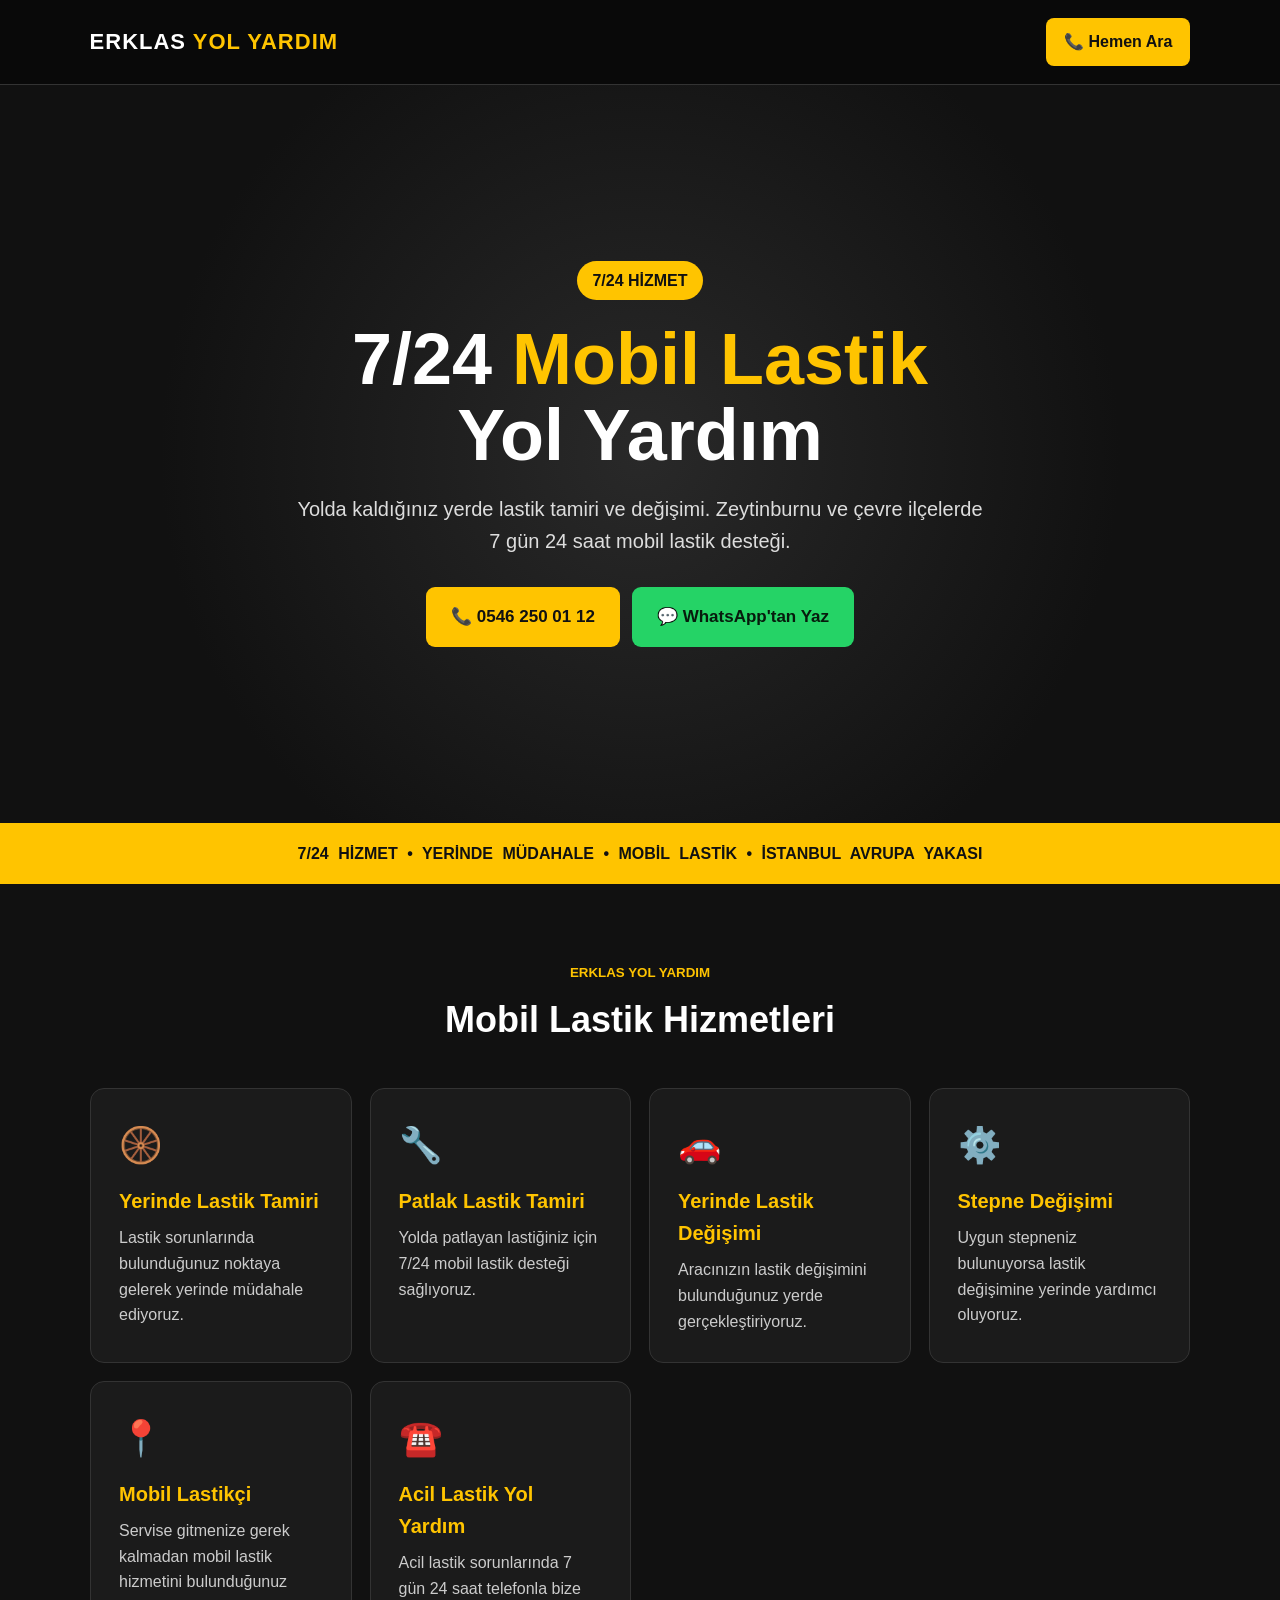
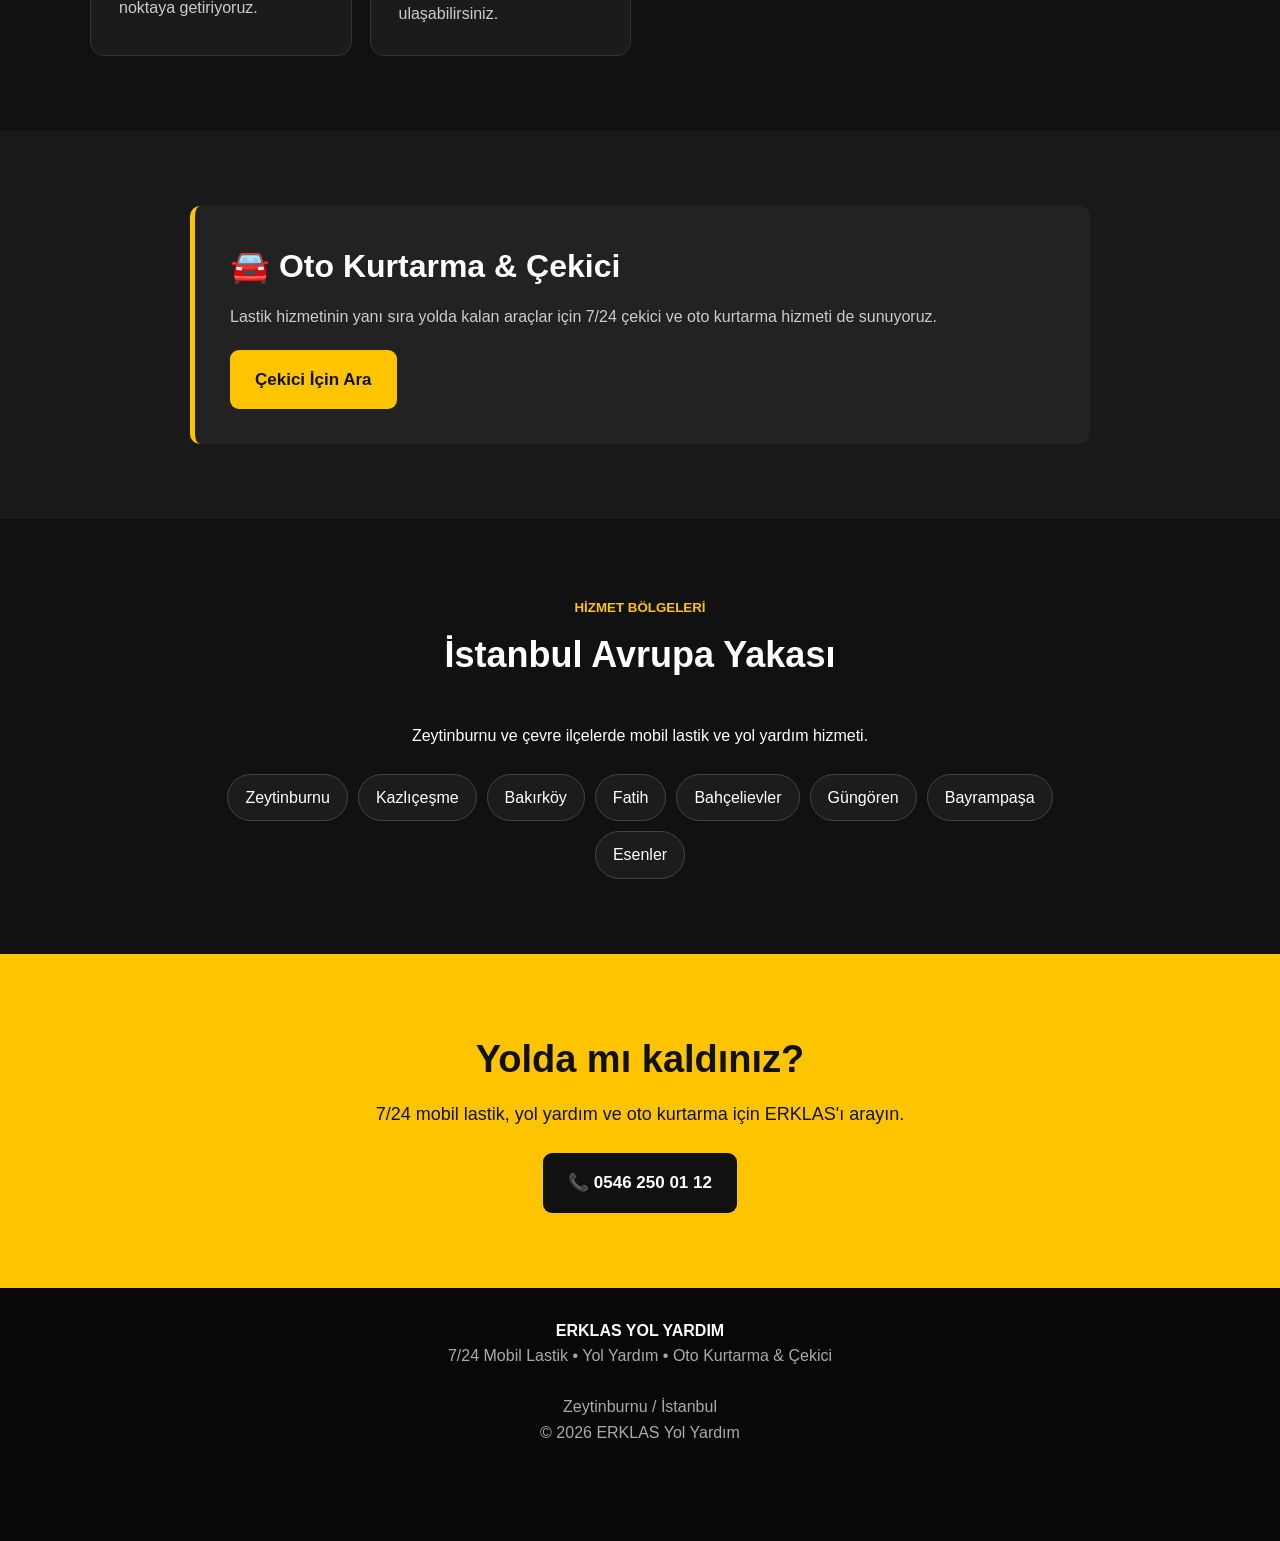
==== index.html @ ba4fc1bb "ERKLAS web sitesi ilk sürüm" ====
<!DOCTYPE html>
<html lang="tr">
<head>
<meta charset="UTF-8">
<meta name="viewport" content="width=device-width, initial-scale=1.0">

<title>ERKLAS Yol Yardım | 7/24 Mobil Lastik Zeytinburnu</title>

<meta name="description" content="ERKLAS Yol Yardım, Zeytinburnu ve çevresinde 7/24 mobil lastik, yerinde lastik tamiri, lastik değişimi, stepne değişimi, çekici ve oto kurtarma hizmeti sunar.">

<style>
* {
box-sizing: border-box;
margin: 0;
padding: 0;
}

html {
scroll-behavior: smooth;
}

body {
font-family: Arial, Helvetica, sans-serif;
background: #111;
color: #fff;
line-height: 1.6;
}

header {
background: #090909;
border-bottom: 1px solid #333;
padding: 18px 7%;
display: flex;
justify-content: space-between;
align-items: center;
position: sticky;
top: 0;
z-index: 100;
}

.logo {
font-size: 22px;
font-weight: 900;
letter-spacing: 1px;
}

.logo span {
color: #ffc400;
}

.header-call {
background: #ffc400;
color: #111;
text-decoration: none;
font-weight: 800;
padding: 11px 18px;
border-radius: 8px;
}

.hero {
min-height: 82vh;
display: flex;
align-items: center;
justify-content: center;
text-align: center;
padding: 70px 20px;
background:
radial-gradient(circle at center, #292929 0%, #111 65%);
}

.hero-content {
max-width: 850px;
}

.badge {
display: inline-block;
background: #ffc400;
color: #111;
padding: 7px 15px;
border-radius: 30px;
font-weight: 800;
margin-bottom: 22px;
}

h1 {
font-size: clamp(38px, 7vw, 72px);
line-height: 1.05;
margin-bottom: 20px;
}

h1 span {
color: #ffc400;
}

.hero p {
font-size: 20px;
color: #ddd;
max-width: 700px;
margin: 0 auto 30px;
}

.buttons {
display: flex;
justify-content: center;
gap: 12px;
flex-wrap: wrap;
}

.btn {
display: inline-block;
padding: 16px 25px;
border-radius: 9px;
text-decoration: none;
font-weight: 900;
font-size: 17px;
}

.call {
background: #ffc400;
color: #111;
}

.whatsapp {
background: #25D366;
color: #071b0d;
}

.trust {
background: #ffc400;
color: #111;
padding: 18px;
text-align: center;
font-weight: 900;
word-spacing: 5px;
}

section {
padding: 75px 7%;
}

.section-title {
text-align: center;
margin-bottom: 40px;
}

.section-title small {
color: #ffc400;
font-weight: 800;
text-transform: uppercase;
}

.section-title h2 {
font-size: 36px;
margin-top: 6px;
}

.services {
display: grid;
grid-template-columns: repeat(auto-fit, minmax(230px, 1fr));
gap: 18px;
max-width: 1100px;
margin: auto;
}

.card {
background: #1b1b1b;
border: 1px solid #333;
border-radius: 14px;
padding: 28px;
}

.card .icon {
font-size: 35px;
margin-bottom: 12px;
}

.card h3 {
color: #ffc400;
margin-bottom: 8px;
font-size: 20px;
}

.card p {
color: #ccc;
}

.towing {
background: #191919;
}

.towing-box {
max-width: 900px;
margin: auto;
border-left: 5px solid #ffc400;
padding: 35px;
background: #222;
border-radius: 10px;
}

.towing-box h2 {
font-size: 32px;
margin-bottom: 12px;
}

.towing-box p {
color: #ccc;
margin-bottom: 20px;
}

.areas {
max-width: 900px;
margin: auto;
text-align: center;
}

.area-list {
display: flex;
flex-wrap: wrap;
justify-content: center;
gap: 10px;
margin-top: 25px;
}

.area {
border: 1px solid #444;
background: #1c1c1c;
padding: 10px 17px;
border-radius: 30px;
}

.contact {
background: #ffc400;
color: #111;
text-align: center;
}

.contact h2 {
font-size: 38px;
margin-bottom: 10px;
}

.contact p {
font-size: 18px;
margin-bottom: 25px;
}

.contact .call {
background: #111;
color: #fff;
}

footer {
background: #080808;
text-align: center;
color: #aaa;
padding: 30px 20px 95px;
}

footer strong {
color: #fff;
}

.mobile-actions {
display: none;
}

@media (max-width: 650px) {
header {
padding: 14px 5%;
}

.logo {
font-size: 17px;
}

.header-call {
padding: 9px 12px;
font-size: 14px;
}

.hero {
min-height: 75vh;
padding: 60px 18px;
}

.hero p {
font-size: 17px;
}

section {
padding: 55px 20px;
}

.section-title h2 {
font-size: 29px;
}

.mobile-actions {
display: grid;
grid-template-columns: 1fr 1fr;
position: fixed;
bottom: 0;
left: 0;
width: 100%;
z-index: 999;
}

.mobile-actions a {
padding: 17px 8px;
text-align: center;
text-decoration: none;
font-weight: 900;
}

.mobile-call {
background: #ffc400;
color: #111;
}

.mobile-whatsapp {
background: #25D366;
color: #071b0d;
}
}
</style>
</head>

<body>

<header>
<div class="logo">ERKLAS <span>YOL YARDIM</span></div>
<a class="header-call" href="tel:+905462500112">📞 Hemen Ara</a>
</header>

<main>

<section class="hero">
<div class="hero-content">
<div class="badge">7/24 HİZMET</div>

<h1>7/24 <span>Mobil Lastik</span><br>Yol Yardım</h1>

<p>
Yolda kaldığınız yerde lastik tamiri ve değişimi.
Zeytinburnu ve çevre ilçelerde 7 gün 24 saat mobil lastik desteği.
</p>

<div class="buttons">
<a class="btn call" href="tel:+905462500112">
📞 0546 250 01 12
</a>

<a class="btn whatsapp"
href="https://wa.me/905462500112?text=Merhaba%20ERKLAS%20Yol%20Yard%C4%B1m%2C%20mobil%20lastik%20hizmeti%20almak%20istiyorum.">
💬 WhatsApp'tan Yaz
</a>
</div>
</div>
</section>

<div class="trust">
7/24 HİZMET • YERİNDE MÜDAHALE • MOBİL LASTİK • İSTANBUL AVRUPA YAKASI
</div>

<section>
<div class="section-title">
<small>ERKLAS YOL YARDIM</small>
<h2>Mobil Lastik Hizmetleri</h2>
</div>

<div class="services">

<div class="card">
<div class="icon">🛞</div>
<h3>Yerinde Lastik Tamiri</h3>
<p>Lastik sorunlarında bulunduğunuz noktaya gelerek yerinde müdahale ediyoruz.</p>
</div>

<div class="card">
<div class="icon">🔧</div>
<h3>Patlak Lastik Tamiri</h3>
<p>Yolda patlayan lastiğiniz için 7/24 mobil lastik desteği sağlıyoruz.</p>
</div>

<div class="card">
<div class="icon">🚗</div>
<h3>Yerinde Lastik Değişimi</h3>
<p>Aracınızın lastik değişimini bulunduğunuz yerde gerçekleştiriyoruz.</p>
</div>

<div class="card">
<div class="icon">⚙️</div>
<h3>Stepne Değişimi</h3>
<p>Uygun stepneniz bulunuyorsa lastik değişimine yerinde yardımcı oluyoruz.</p>
</div>

<div class="card">
<div class="icon">📍</div>
<h3>Mobil Lastikçi</h3>
<p>Servise gitmenize gerek kalmadan mobil lastik hizmetini bulunduğunuz noktaya getiriyoruz.</p>
</div>

<div class="card">
<div class="icon">☎️</div>
<h3>Acil Lastik Yol Yardım</h3>
<p>Acil lastik sorunlarında 7 gün 24 saat telefonla bize ulaşabilirsiniz.</p>
</div>

</div>
</section>

<section class="towing">
<div class="towing-box">
<h2>🚘 Oto Kurtarma & Çekici</h2>

<p>
Lastik hizmetinin yanı sıra yolda kalan araçlar için
7/24 çekici ve oto kurtarma hizmeti de sunuyoruz.
</p>

<a class="btn call" href="tel:+905462500112">
Çekici İçin Ara
</a>
</div>
</section>

<section>
<div class="areas">
<div class="section-title">
<small>HİZMET BÖLGELERİ</small>
<h2>İstanbul Avrupa Yakası</h2>
</div>

<p>
Zeytinburnu ve çevre ilçelerde mobil lastik ve yol yardım hizmeti.
</p>

<div class="area-list">
<span class="area">Zeytinburnu</span>
<span class="area">Kazlıçeşme</span>
<span class="area">Bakırköy</span>
<span class="area">Fatih</span>
<span class="area">Bahçelievler</span>
<span class="area">Güngören</span>
<span class="area">Bayrampaşa</span>
<span class="area">Esenler</span>
</div>
</div>
</section>

<section class="contact">
<h2>Yolda mı kaldınız?</h2>

<p>
7/24 mobil lastik, yol yardım ve oto kurtarma için ERKLAS'ı arayın.
</p>

<a class="btn call" href="tel:+905462500112">
📞 0546 250 01 12
</a>
</section>

</main>

<footer>
<strong>ERKLAS YOL YARDIM</strong><br>
7/24 Mobil Lastik • Yol Yardım • Oto Kurtarma & Çekici<br><br>
Zeytinburnu / İstanbul<br>
© 2026 ERKLAS Yol Yardım
</footer>

<div class="mobile-actions">
<a class="mobile-call" href="tel:+905462500112">📞 HEMEN ARA</a>

<a class="mobile-whatsapp"
href="https://wa.me/905462500112?text=Merhaba%20ERKLAS%20Yol%20Yard%C4%B1m%2C%20yard%C4%B1m%20almak%20istiyorum.">
💬 WHATSAPP
</a>
</div>

</body>
</html>
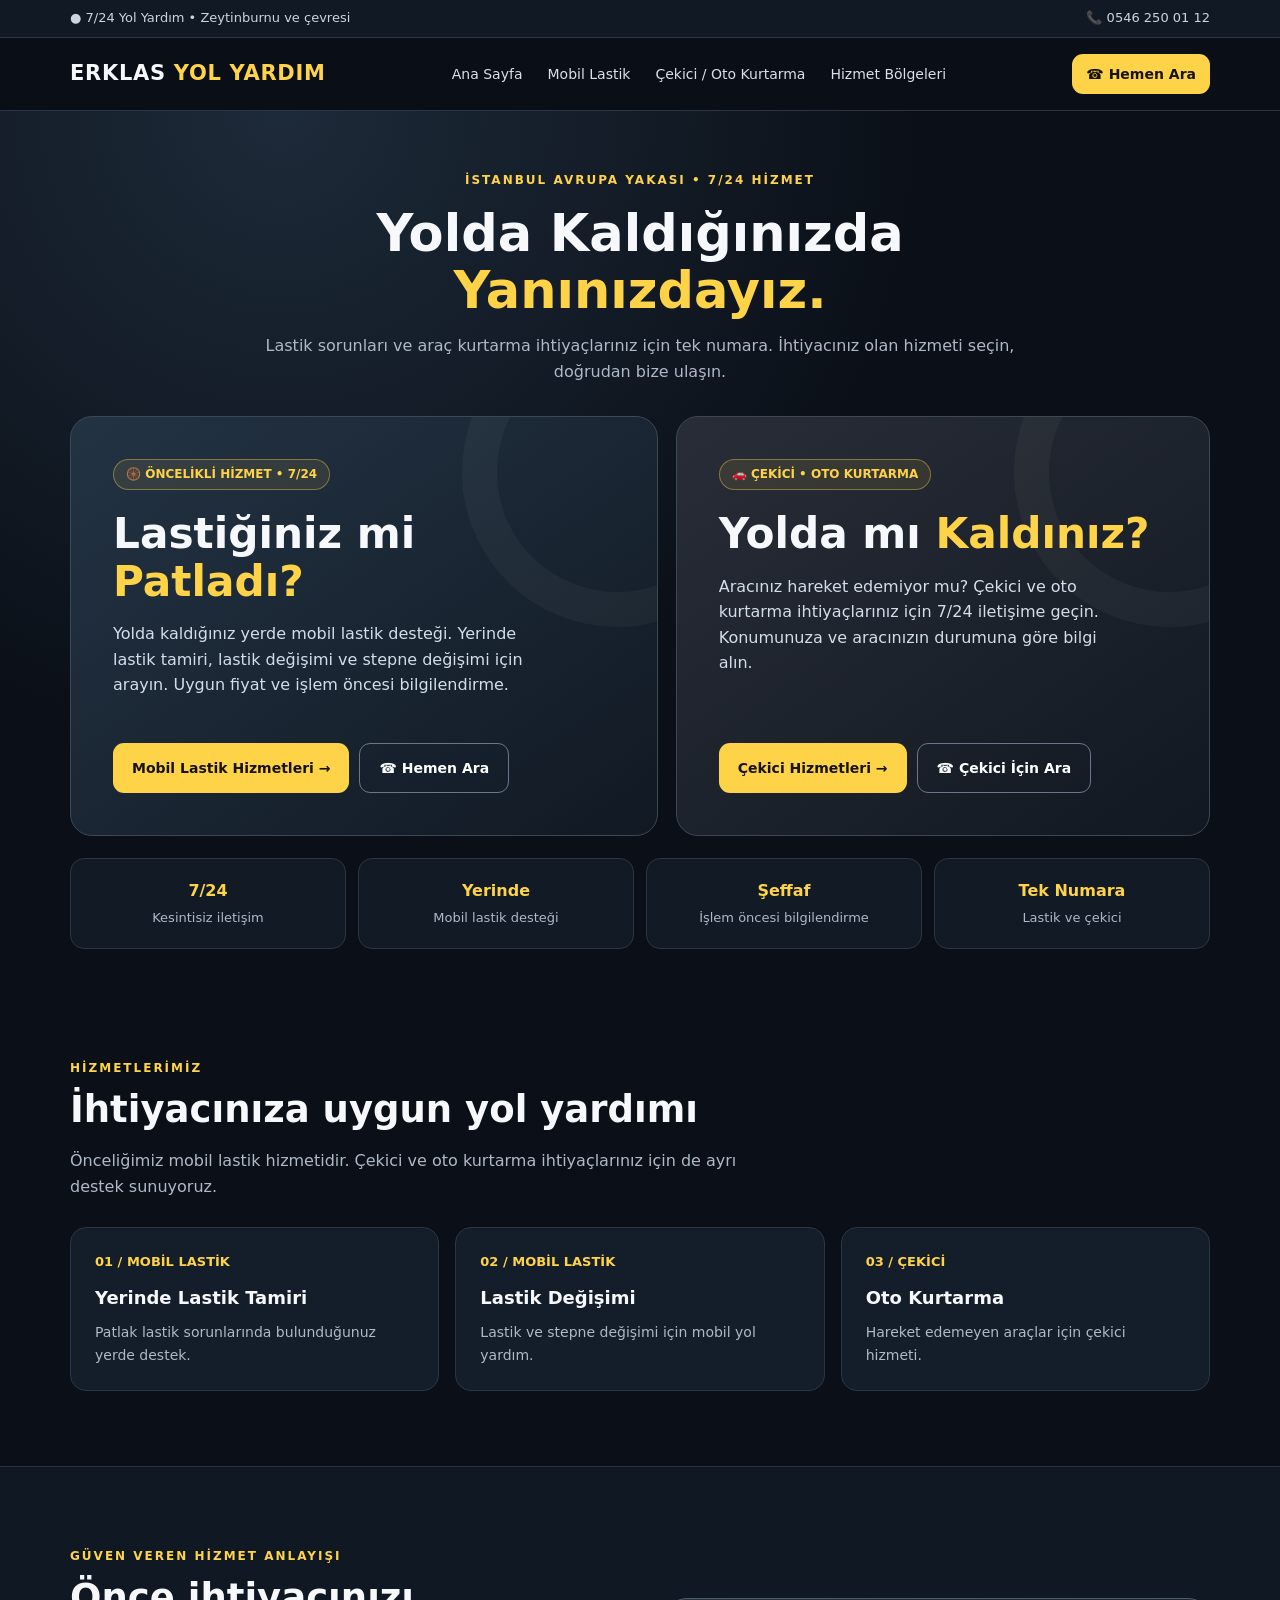
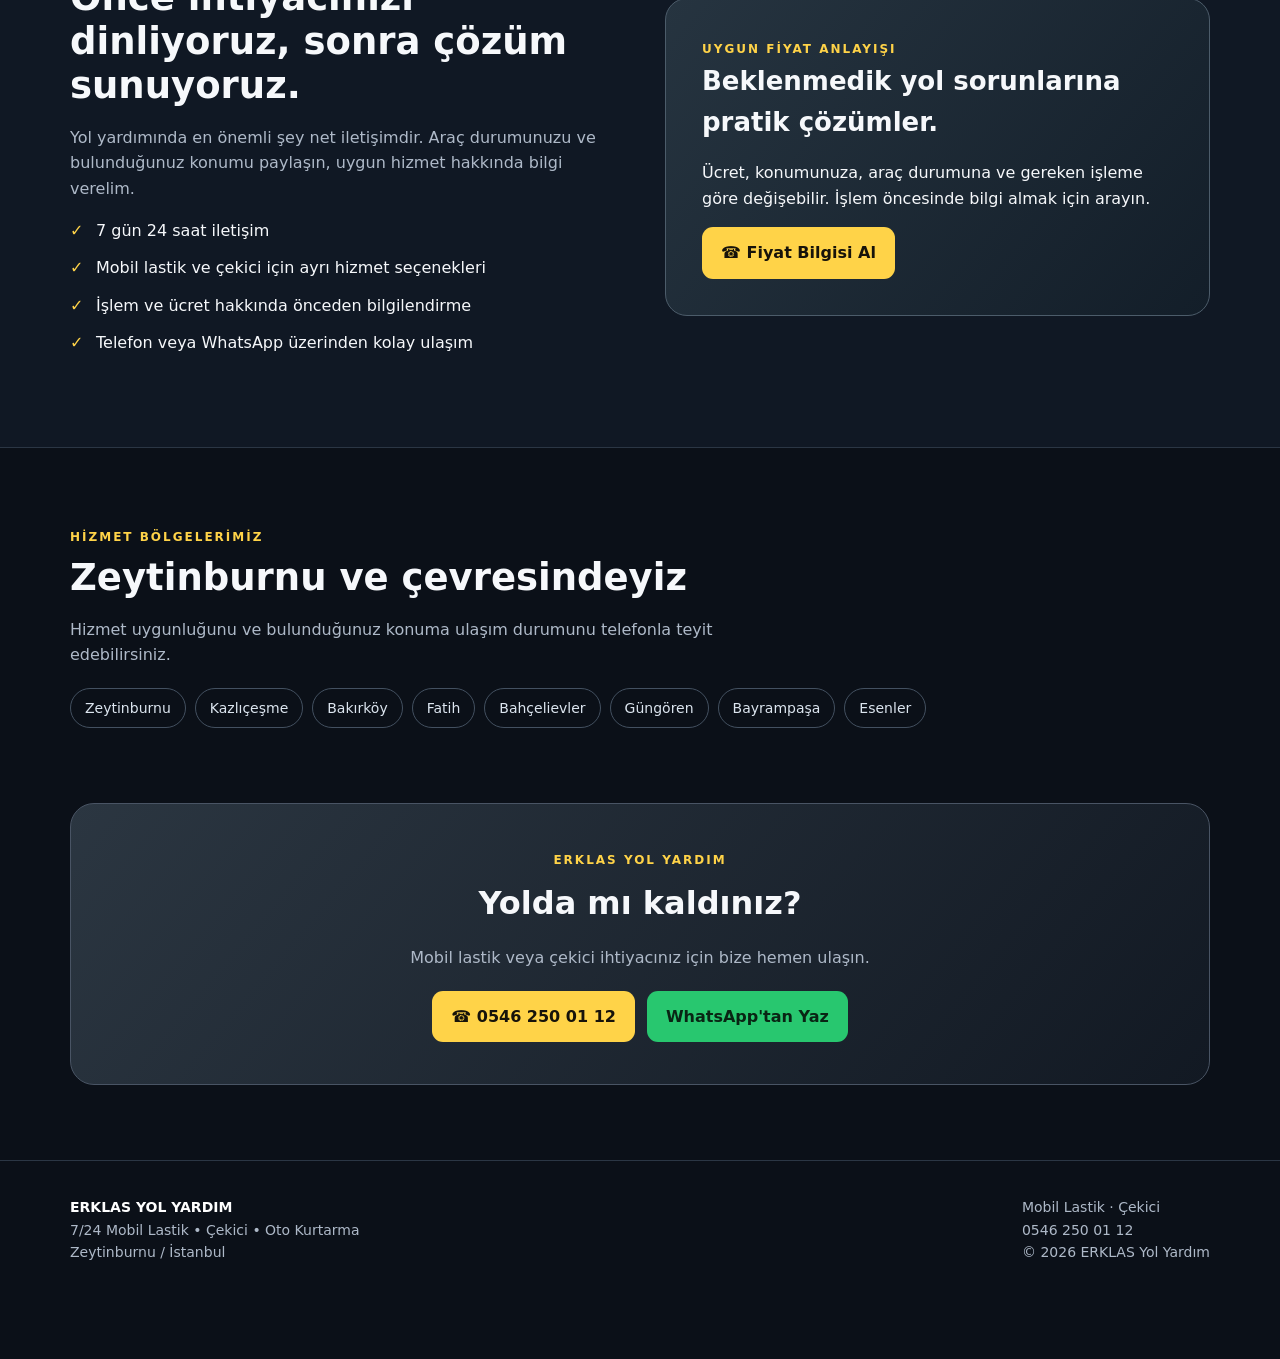
==== commit 0fb6185e: "ERKLAS profesyonel web sitesi" ====
--- a/index.html
+++ b/index.html
@@ -1,482 +1 @@
-<!DOCTYPE html>
-<html lang="tr">
-<head>
-<meta charset="UTF-8">
-<meta name="viewport" content="width=device-width, initial-scale=1.0">
-
-<title>ERKLAS Yol Yardım | 7/24 Mobil Lastik Zeytinburnu</title>
-
-<meta name="description" content="ERKLAS Yol Yardım, Zeytinburnu ve çevresinde 7/24 mobil lastik, yerinde lastik tamiri, lastik değişimi, stepne değişimi, çekici ve oto kurtarma hizmeti sunar.">
-
-<style>
-* {
-box-sizing: border-box;
-margin: 0;
-padding: 0;
-}
-
-html {
-scroll-behavior: smooth;
-}
-
-body {
-font-family: Arial, Helvetica, sans-serif;
-background: #111;
-color: #fff;
-line-height: 1.6;
-}
-
-header {
-background: #090909;
-border-bottom: 1px solid #333;
-padding: 18px 7%;
-display: flex;
-justify-content: space-between;
-align-items: center;
-position: sticky;
-top: 0;
-z-index: 100;
-}
-
-.logo {
-font-size: 22px;
-font-weight: 900;
-letter-spacing: 1px;
-}
-
-.logo span {
-color: #ffc400;
-}
-
-.header-call {
-background: #ffc400;
-color: #111;
-text-decoration: none;
-font-weight: 800;
-padding: 11px 18px;
-border-radius: 8px;
-}
-
-.hero {
-min-height: 82vh;
-display: flex;
-align-items: center;
-justify-content: center;
-text-align: center;
-padding: 70px 20px;
-background:
-radial-gradient(circle at center, #292929 0%, #111 65%);
-}
-
-.hero-content {
-max-width: 850px;
-}
-
-.badge {
-display: inline-block;
-background: #ffc400;
-color: #111;
-padding: 7px 15px;
-border-radius: 30px;
-font-weight: 800;
-margin-bottom: 22px;
-}
-
-h1 {
-font-size: clamp(38px, 7vw, 72px);
-line-height: 1.05;
-margin-bottom: 20px;
-}
-
-h1 span {
-color: #ffc400;
-}
-
-.hero p {
-font-size: 20px;
-color: #ddd;
-max-width: 700px;
-margin: 0 auto 30px;
-}
-
-.buttons {
-display: flex;
-justify-content: center;
-gap: 12px;
-flex-wrap: wrap;
-}
-
-.btn {
-display: inline-block;
-padding: 16px 25px;
-border-radius: 9px;
-text-decoration: none;
-font-weight: 900;
-font-size: 17px;
-}
-
-.call {
-background: #ffc400;
-color: #111;
-}
-
-.whatsapp {
-background: #25D366;
-color: #071b0d;
-}
-
-.trust {
-background: #ffc400;
-color: #111;
-padding: 18px;
-text-align: center;
-font-weight: 900;
-word-spacing: 5px;
-}
-
-section {
-padding: 75px 7%;
-}
-
-.section-title {
-text-align: center;
-margin-bottom: 40px;
-}
-
-.section-title small {
-color: #ffc400;
-font-weight: 800;
-text-transform: uppercase;
-}
-
-.section-title h2 {
-font-size: 36px;
-margin-top: 6px;
-}
-
-.services {
-display: grid;
-grid-template-columns: repeat(auto-fit, minmax(230px, 1fr));
-gap: 18px;
-max-width: 1100px;
-margin: auto;
-}
-
-.card {
-background: #1b1b1b;
-border: 1px solid #333;
-border-radius: 14px;
-padding: 28px;
-}
-
-.card .icon {
-font-size: 35px;
-margin-bottom: 12px;
-}
-
-.card h3 {
-color: #ffc400;
-margin-bottom: 8px;
-font-size: 20px;
-}
-
-.card p {
-color: #ccc;
-}
-
-.towing {
-background: #191919;
-}
-
-.towing-box {
-max-width: 900px;
-margin: auto;
-border-left: 5px solid #ffc400;
-padding: 35px;
-background: #222;
-border-radius: 10px;
-}
-
-.towing-box h2 {
-font-size: 32px;
-margin-bottom: 12px;
-}
-
-.towing-box p {
-color: #ccc;
-margin-bottom: 20px;
-}
-
-.areas {
-max-width: 900px;
-margin: auto;
-text-align: center;
-}
-
-.area-list {
-display: flex;
-flex-wrap: wrap;
-justify-content: center;
-gap: 10px;
-margin-top: 25px;
-}
-
-.area {
-border: 1px solid #444;
-background: #1c1c1c;
-padding: 10px 17px;
-border-radius: 30px;
-}
-
-.contact {
-background: #ffc400;
-color: #111;
-text-align: center;
-}
-
-.contact h2 {
-font-size: 38px;
-margin-bottom: 10px;
-}
-
-.contact p {
-font-size: 18px;
-margin-bottom: 25px;
-}
-
-.contact .call {
-background: #111;
-color: #fff;
-}
-
-footer {
-background: #080808;
-text-align: center;
-color: #aaa;
-padding: 30px 20px 95px;
-}
-
-footer strong {
-color: #fff;
-}
-
-.mobile-actions {
-display: none;
-}
-
-@media (max-width: 650px) {
-header {
-padding: 14px 5%;
-}
-
-.logo {
-font-size: 17px;
-}
-
-.header-call {
-padding: 9px 12px;
-font-size: 14px;
-}
-
-.hero {
-min-height: 75vh;
-padding: 60px 18px;
-}
-
-.hero p {
-font-size: 17px;
-}
-
-section {
-padding: 55px 20px;
-}
-
-.section-title h2 {
-font-size: 29px;
-}
-
-.mobile-actions {
-display: grid;
-grid-template-columns: 1fr 1fr;
-position: fixed;
-bottom: 0;
-left: 0;
-width: 100%;
-z-index: 999;
-}
-
-.mobile-actions a {
-padding: 17px 8px;
-text-align: center;
-text-decoration: none;
-font-weight: 900;
-}
-
-.mobile-call {
-background: #ffc400;
-color: #111;
-}
-
-.mobile-whatsapp {
-background: #25D366;
-color: #071b0d;
-}
-}
-</style>
-</head>
-
-<body>
-
-<header>
-<div class="logo">ERKLAS <span>YOL YARDIM</span></div>
-<a class="header-call" href="tel:+905462500112">📞 Hemen Ara</a>
-</header>
-
-<main>
-
-<section class="hero">
-<div class="hero-content">
-<div class="badge">7/24 HİZMET</div>
-
-<h1>7/24 <span>Mobil Lastik</span><br>Yol Yardım</h1>
-
-<p>
-Yolda kaldığınız yerde lastik tamiri ve değişimi.
-Zeytinburnu ve çevre ilçelerde 7 gün 24 saat mobil lastik desteği.
-</p>
-
-<div class="buttons">
-<a class="btn call" href="tel:+905462500112">
-📞 0546 250 01 12
-</a>
-
-<a class="btn whatsapp"
-href="https://wa.me/905462500112?text=Merhaba%20ERKLAS%20Yol%20Yard%C4%B1m%2C%20mobil%20lastik%20hizmeti%20almak%20istiyorum.">
-💬 WhatsApp'tan Yaz
-</a>
-</div>
-</div>
-</section>
-
-<div class="trust">
-7/24 HİZMET • YERİNDE MÜDAHALE • MOBİL LASTİK • İSTANBUL AVRUPA YAKASI
-</div>
-
-<section>
-<div class="section-title">
-<small>ERKLAS YOL YARDIM</small>
-<h2>Mobil Lastik Hizmetleri</h2>
-</div>
-
-<div class="services">
-
-<div class="card">
-<div class="icon">🛞</div>
-<h3>Yerinde Lastik Tamiri</h3>
-<p>Lastik sorunlarında bulunduğunuz noktaya gelerek yerinde müdahale ediyoruz.</p>
-</div>
-
-<div class="card">
-<div class="icon">🔧</div>
-<h3>Patlak Lastik Tamiri</h3>
-<p>Yolda patlayan lastiğiniz için 7/24 mobil lastik desteği sağlıyoruz.</p>
-</div>
-
-<div class="card">
-<div class="icon">🚗</div>
-<h3>Yerinde Lastik Değişimi</h3>
-<p>Aracınızın lastik değişimini bulunduğunuz yerde gerçekleştiriyoruz.</p>
-</div>
-
-<div class="card">
-<div class="icon">⚙️</div>
-<h3>Stepne Değişimi</h3>
-<p>Uygun stepneniz bulunuyorsa lastik değişimine yerinde yardımcı oluyoruz.</p>
-</div>
-
-<div class="card">
-<div class="icon">📍</div>
-<h3>Mobil Lastikçi</h3>
-<p>Servise gitmenize gerek kalmadan mobil lastik hizmetini bulunduğunuz noktaya getiriyoruz.</p>
-</div>
-
-<div class="card">
-<div class="icon">☎️</div>
-<h3>Acil Lastik Yol Yardım</h3>
-<p>Acil lastik sorunlarında 7 gün 24 saat telefonla bize ulaşabilirsiniz.</p>
-</div>
-
-</div>
-</section>
-
-<section class="towing">
-<div class="towing-box">
-<h2>🚘 Oto Kurtarma & Çekici</h2>
-
-<p>
-Lastik hizmetinin yanı sıra yolda kalan araçlar için
-7/24 çekici ve oto kurtarma hizmeti de sunuyoruz.
-</p>
-
-<a class="btn call" href="tel:+905462500112">
-Çekici İçin Ara
-</a>
-</div>
-</section>
-
-<section>
-<div class="areas">
-<div class="section-title">
-<small>HİZMET BÖLGELERİ</small>
-<h2>İstanbul Avrupa Yakası</h2>
-</div>
-
-<p>
-Zeytinburnu ve çevre ilçelerde mobil lastik ve yol yardım hizmeti.
-</p>
-
-<div class="area-list">
-<span class="area">Zeytinburnu</span>
-<span class="area">Kazlıçeşme</span>
-<span class="area">Bakırköy</span>
-<span class="area">Fatih</span>
-<span class="area">Bahçelievler</span>
-<span class="area">Güngören</span>
-<span class="area">Bayrampaşa</span>
-<span class="area">Esenler</span>
-</div>
-</div>
-</section>
-
-<section class="contact">
-<h2>Yolda mı kaldınız?</h2>
-
-<p>
-7/24 mobil lastik, yol yardım ve oto kurtarma için ERKLAS'ı arayın.
-</p>
-
-<a class="btn call" href="tel:+905462500112">
-📞 0546 250 01 12
-</a>
-</section>
-
-</main>
-
-<footer>
-<strong>ERKLAS YOL YARDIM</strong><br>
-7/24 Mobil Lastik • Yol Yardım • Oto Kurtarma & Çekici<br><br>
-Zeytinburnu / İstanbul<br>
-© 2026 ERKLAS Yol Yardım
-</footer>
-
-<div class="mobile-actions">
-<a class="mobile-call" href="tel:+905462500112">📞 HEMEN ARA</a>
-
-<a class="mobile-whatsapp"
-href="https://wa.me/905462500112?text=Merhaba%20ERKLAS%20Yol%20Yard%C4%B1m%2C%20yard%C4%B1m%20almak%20istiyorum.">
-💬 WHATSAPP
-</a>
-</div>
-
-</body>
-</html>
+<!DOCTYPE html><html lang="tr"><head><meta charset="UTF-8"><meta name="viewport" content="width=device-width,initial-scale=1"><meta name="theme-color" content="#0b1018"><title>ERKLAS Yol Yardım | 7/24 Mobil Lastik ve Çekici Zeytinburnu</title><meta name="description" content="ERKLAS Yol Yardım: Zeytinburnu ve çevresinde 7/24 mobil lastik, yerinde lastik tamiri, lastik değişimi, çekici ve oto kurtarma hizmetleri."><link rel="canonical" href="https://erklasyolyardim.com/"><link rel="stylesheet" href="style.css"></head><body><div class="top"><div class="container"><span>● 7/24 Yol Yardım • Zeytinburnu ve çevresi</span><span>📞 0546 250 01 12</span></div></div><header class="header"><nav class="container nav"><a class="logo" href="index.html">ERKLAS <span>YOL YARDIM</span></a><div class="links"><a href="index.html">Ana Sayfa</a><a href="mobil-lastik.html">Mobil Lastik</a><a href="cekici.html">Çekici / Oto Kurtarma</a><a href="index.html#bolgeler">Hizmet Bölgeleri</a></div><a class="btn yellow small" href="tel:+905462500112">☎ Hemen Ara</a></nav></header><main><section class="hero"><div class="container"><div class="intro"><span class="eyebrow">İstanbul Avrupa Yakası • 7/24 Hizmet</span><h1>Yolda Kaldığınızda <span style="color:var(--yellow)">Yanınızdayız.</span></h1><p>Lastik sorunları ve araç kurtarma ihtiyaçlarınız için tek numara. İhtiyacınız olan hizmeti seçin, doğrudan bize ulaşın.</p></div><div class="split"><article class="service"><div><span class="tag">🛞 ÖNCELİKLİ HİZMET • 7/24</span><h2>Lastiğiniz mi <span style="color:var(--yellow)">Patladı?</span></h2><p>Yolda kaldığınız yerde mobil lastik desteği. Yerinde lastik tamiri, lastik değişimi ve stepne değişimi için arayın. Uygun fiyat ve işlem öncesi bilgilendirme.</p></div><div class="actions"><a class="btn yellow" href="mobil-lastik.html">Mobil Lastik Hizmetleri →</a><a class="btn outline" href="tel:+905462500112">☎ Hemen Ara</a></div></article><article class="service tow"><div><span class="tag">🚗 ÇEKİCİ • OTO KURTARMA</span><h2>Yolda mı <span style="color:var(--yellow)">Kaldınız?</span></h2><p>Aracınız hareket edemiyor mu? Çekici ve oto kurtarma ihtiyaçlarınız için 7/24 iletişime geçin. Konumunuza ve aracınızın durumuna göre bilgi alın.</p></div><div class="actions"><a class="btn yellow" href="cekici.html">Çekici Hizmetleri →</a><a class="btn outline" href="tel:+905462500112">☎ Çekici İçin Ara</a></div></article></div><div class="benefits"><div class="benefit"><strong>7/24</strong><span>Kesintisiz iletişim</span></div><div class="benefit"><strong>Yerinde</strong><span>Mobil lastik desteği</span></div><div class="benefit"><strong>Şeffaf</strong><span>İşlem öncesi bilgilendirme</span></div><div class="benefit"><strong>Tek Numara</strong><span>Lastik ve çekici</span></div></div></div></section><section class="content" id="hizmetler"><div class="container"><span class="eyebrow">Hizmetlerimiz</span><h2 class="section-title">İhtiyacınıza uygun yol yardımı</h2><p class="sub">Önceliğimiz mobil lastik hizmetidir. Çekici ve oto kurtarma ihtiyaçlarınız için de ayrı destek sunuyoruz.</p><div class="cards"><div class="card"><div class="number">01 / MOBİL LASTİK</div><h3>Yerinde Lastik Tamiri</h3><p>Patlak lastik sorunlarında bulunduğunuz yerde destek.</p></div><div class="card"><div class="number">02 / MOBİL LASTİK</div><h3>Lastik Değişimi</h3><p>Lastik ve stepne değişimi için mobil yol yardım.</p></div><div class="card"><div class="number">03 / ÇEKİCİ</div><h3>Oto Kurtarma</h3><p>Hareket edemeyen araçlar için çekici hizmeti.</p></div></div></div></section><section class="content light-section"><div class="container cols"><div><span class="eyebrow">Güven veren hizmet anlayışı</span><h2 class="section-title">Önce ihtiyacınızı dinliyoruz, sonra çözüm sunuyoruz.</h2><p class="sub">Yol yardımında en önemli şey net iletişimdir. Araç durumunuzu ve bulunduğunuz konumu paylaşın, uygun hizmet hakkında bilgi verelim.</p><ul class="check"><li>7 gün 24 saat iletişim</li><li>Mobil lastik ve çekici için ayrı hizmet seçenekleri</li><li>İşlem ve ücret hakkında önceden bilgilendirme</li><li>Telefon veya WhatsApp üzerinden kolay ulaşım</li></ul></div><div class="callout"><span class="eyebrow">Uygun fiyat anlayışı</span><h3>Beklenmedik yol sorunlarına pratik çözümler.</h3><p>Ücret, konumunuza, araç durumuna ve gereken işleme göre değişebilir. İşlem öncesinde bilgi almak için arayın.</p><a class="btn yellow" href="tel:+905462500112">☎ Fiyat Bilgisi Al</a></div></div></section><section class="content" id="bolgeler"><div class="container"><span class="eyebrow">Hizmet bölgelerimiz</span><h2 class="section-title">Zeytinburnu ve çevresindeyiz</h2><p class="sub">Hizmet uygunluğunu ve bulunduğunuz konuma ulaşım durumunu telefonla teyit edebilirsiniz.</p><div class="areas"><span>Zeytinburnu</span><span>Kazlıçeşme</span><span>Bakırköy</span><span>Fatih</span><span>Bahçelievler</span><span>Güngören</span><span>Bayrampaşa</span><span>Esenler</span></div></div></section><section class="content" style="padding-top:0"><div class="container"><div class="cta"><span class="eyebrow">ERKLAS YOL YARDIM</span><h2>Yolda mı kaldınız?</h2><p>Mobil lastik veya çekici ihtiyacınız için bize hemen ulaşın.</p><div class="buttons"><a class="btn yellow" href="tel:+905462500112">☎ 0546 250 01 12</a><a class="btn whatsapp" href="https://wa.me/905462500112?text=Merhaba%2C%20konumumu%20payla%C5%9Farak%20yol%20yard%C4%B1m%20almak%20istiyorum.">WhatsApp'tan Yaz</a></div></div></div></section></main><footer class="footer"><div class="container footer-row"><div><strong>ERKLAS YOL YARDIM</strong><div>7/24 Mobil Lastik • Çekici • Oto Kurtarma</div><div>Zeytinburnu / İstanbul</div></div><div><a href="mobil-lastik.html">Mobil Lastik</a> · <a href="cekici.html">Çekici</a><div>0546 250 01 12</div><div>© 2026 ERKLAS Yol Yardım</div></div></div></footer><div class="mobile-bar"><a class="btn yellow" href="tel:+905462500112">☎ Hemen Ara</a><a class="btn whatsapp" href="https://wa.me/905462500112?text=Merhaba%2C%20yol%20yard%C4%B1m%20hizmeti%20almak%20istiyorum.">WhatsApp</a></div></body></html>
--- a/style.css
+++ b/style.css
@@ -0,0 +1,2 @@
+
+:root{--bg:#0b1018;--panel:#141d2a;--muted:#aeb9c8;--yellow:#ffd348;--line:#2b3644;--green:#28c76f}*{box-sizing:border-box}html{scroll-behavior:smooth}body{margin:0;background:var(--bg);color:#f6f8fb;font-family:Inter,system-ui,-apple-system,Segoe UI,Arial,sans-serif;line-height:1.6}a{text-decoration:none;color:inherit}.container{width:min(1140px,92%);margin:auto}.top{background:#111925;border-bottom:1px solid var(--line);font-size:13px;color:#cbd5df}.top .container{display:flex;justify-content:space-between;gap:12px;padding:8px 0}.header{position:sticky;top:0;z-index:20;background:#0b1018f2;backdrop-filter:blur(12px);border-bottom:1px solid var(--line)}.nav{display:flex;align-items:center;justify-content:space-between;gap:20px;padding:16px 0}.logo{font-weight:900;letter-spacing:.7px;font-size:21px}.logo span{color:var(--yellow)}.links{display:flex;gap:25px;font-size:14px;color:#d8e0e9}.btn{display:inline-flex;align-items:center;justify-content:center;gap:8px;border-radius:11px;padding:13px 19px;font-weight:800;transition:transform .15s,filter .15s}.btn:hover{transform:translateY(-2px);filter:brightness(1.07)}.yellow{background:var(--yellow);color:#17130a}.outline{border:1px solid #68778b;color:#fff}.whatsapp{background:var(--green);color:#092514}.small{padding:9px 14px;font-size:14px}.eyebrow{font-size:12px;letter-spacing:2px;text-transform:uppercase;color:var(--yellow);font-weight:900}.hero{padding:55px 0 30px;background:radial-gradient(circle at 22% 0,#1d2a39 0,transparent 48%)}.intro{text-align:center;max-width:780px;margin:0 auto 32px}.intro h1{font-size:clamp(31px,4vw,51px);line-height:1.13;margin:13px 0}.intro p{color:var(--muted);margin:0}.split{display:grid;grid-template-columns:1.1fr 1fr;gap:18px}.service{border:1px solid #3d4855;border-radius:22px;padding:clamp(24px,3.5vw,42px);min-height:420px;display:flex;flex-direction:column;justify-content:space-between;position:relative;overflow:hidden;background:linear-gradient(145deg,#233344,#111923)}.service:after{content:'';position:absolute;width:240px;height:240px;border:35px solid #ffffff09;border-radius:50%;right:-115px;top:-100px}.service.tow{background:linear-gradient(145deg,#282d37,#121821)}.tag{display:inline-block;background:#ffd34818;border:1px solid #ffd34865;color:var(--yellow);border-radius:40px;padding:5px 12px;font-size:12px;font-weight:800}.service h2{font-size:clamp(29px,3.3vw,44px);line-height:1.12;margin:20px 0 14px}.service p{color:#d4deea;max-width:410px}.service .actions{display:flex;flex-wrap:wrap;gap:10px;margin-top:28px}.service .actions .btn{font-size:14px}.benefits{display:grid;grid-template-columns:repeat(4,1fr);gap:12px;margin-top:22px}.benefit{padding:19px;border:1px solid var(--line);background:#111a25;border-radius:14px;text-align:center}.benefit strong{display:block;color:var(--yellow);font-size:16px}.benefit span{font-size:13px;color:var(--muted)}section.content{padding:75px 0}.section-title{font-size:clamp(26px,3vw,37px);line-height:1.2;margin:8px 0 12px}.sub{color:var(--muted);max-width:680px}.cards{display:grid;grid-template-columns:repeat(3,1fr);gap:16px;margin-top:27px}.card{background:var(--panel);border:1px solid var(--line);padding:24px;border-radius:16px}.card h3{margin:0 0 8px;font-size:18px}.card p{color:var(--muted);font-size:14px;margin:0}.card .number{color:var(--yellow);font-weight:900;font-size:13px;margin-bottom:12px}.light-section{background:#101824;border-top:1px solid var(--line);border-bottom:1px solid var(--line)}.cols{display:grid;grid-template-columns:1fr 1fr;gap:50px;align-items:center}.check{padding:0;list-style:none}.check li{margin:12px 0;padding-left:26px;position:relative}.check li:before{content:'✓';position:absolute;left:0;color:var(--yellow);font-weight:900}.callout{background:linear-gradient(130deg,#263440,#131e29);border:1px solid #4c5c6a;border-radius:22px;padding:36px}.callout h3{font-size:26px;margin:0 0 12px}.areas{display:flex;flex-wrap:wrap;gap:9px;margin-top:20px}.areas span{border:1px solid #435060;padding:8px 14px;border-radius:40px;font-size:14px;color:#dce5ef}.cta{text-align:center;background:linear-gradient(130deg,#2b3641,#121923);border:1px solid #495464;border-radius:24px;padding:42px 20px}.cta h2{font-size:32px;margin:6px 0}.cta p{color:var(--muted)}.cta .buttons{display:flex;justify-content:center;gap:12px;flex-wrap:wrap;margin-top:20px}.footer{padding:35px 0 95px;border-top:1px solid var(--line);color:var(--muted);font-size:14px}.footer-row{display:flex;justify-content:space-between;gap:20px;flex-wrap:wrap}.footer strong{color:#fff}.mobile-bar{display:none}.page-hero{padding:70px 0 45px;background:linear-gradient(135deg,#1f2e3c,#0b1018)}.page-hero h1{font-size:clamp(36px,5vw,58px);line-height:1.1;margin:12px 0}.page-hero p{max-width:650px;color:#d0dce8}.page-hero .actions{display:flex;gap:12px;flex-wrap:wrap;margin-top:26px}.notice{font-size:13px;color:var(--muted);margin-top:16px}@media(max-width:820px){.links{display:none}.split,.cols{grid-template-columns:1fr}.service{min-height:350px}.benefits{grid-template-columns:repeat(2,1fr)}.cards{grid-template-columns:repeat(2,1fr)}.top .container{flex-wrap:wrap}.nav{padding:12px 0}.logo{font-size:18px}}@media(max-width:520px){.hero{padding-top:38px}.intro h1{font-size:33px}.cards{grid-template-columns:1fr}.service{padding:25px;min-height:345px}.service h2{font-size:35px}.service .actions .btn{flex:1}.mobile-bar{position:fixed;bottom:0;left:0;right:0;display:grid;grid-template-columns:1fr 1fr;gap:8px;padding:10px;background:#0b1018f5;border-top:1px solid #46505b;z-index:30}.mobile-bar .btn{padding:11px 6px;font-size:14px}.footer{padding-bottom:110px}.header .small{font-size:12px;padding:8px 11px}}
